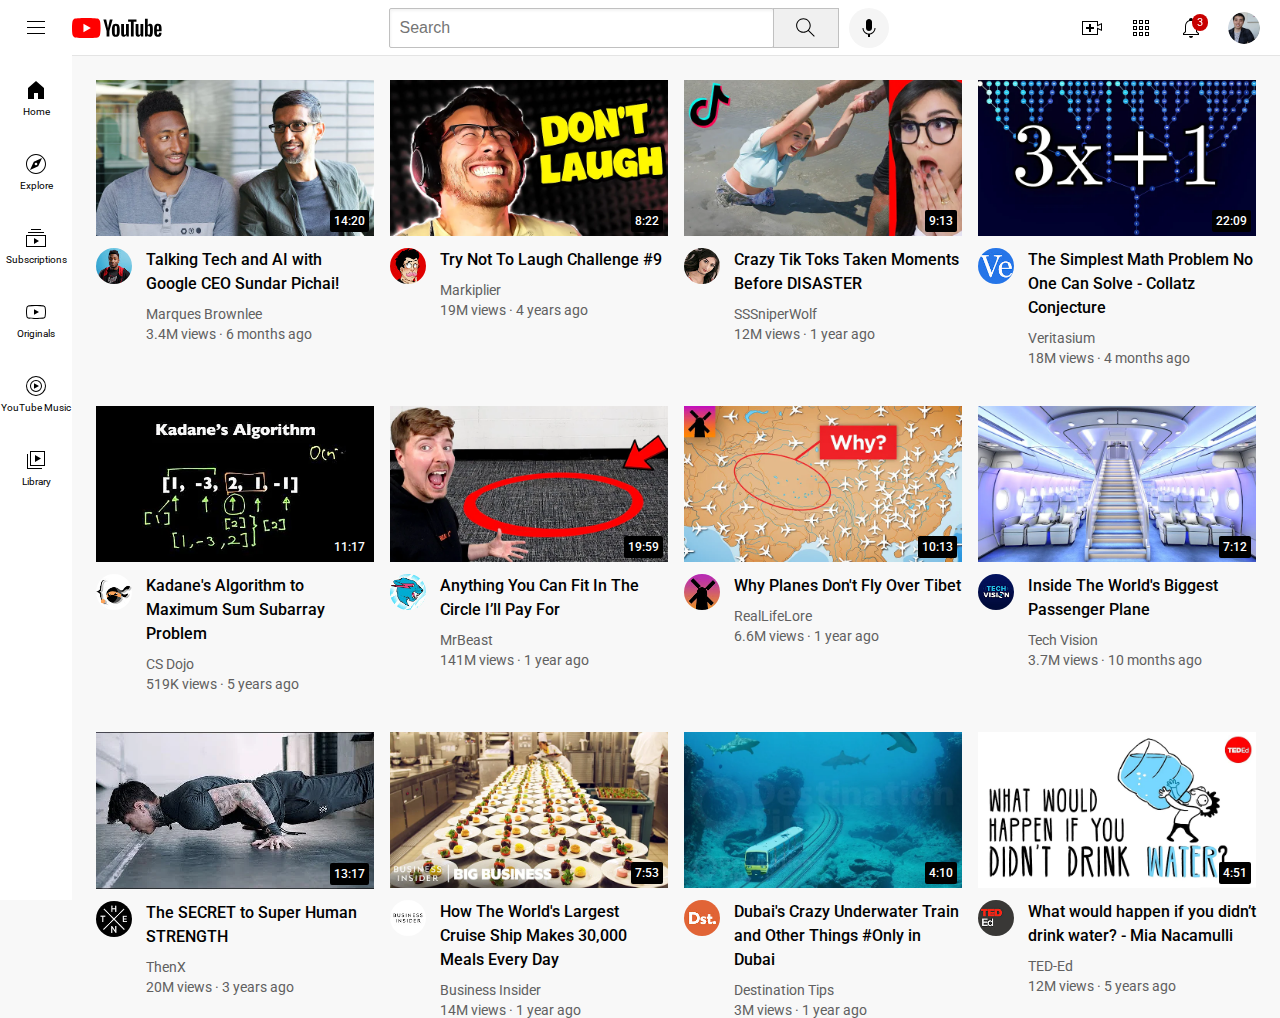
==== index.html @ 53d53bd3 "Rename youtube.html to index.html" ====
<!DOCTYPE html>
<html>
  <head>
    <title>YouTube.com Clone</title>

    <link rel="preconnect" href="https://fonts.googleapis.com">
    <link rel="preconnect" href="https://fonts.gstatic.com" crossorigin>
    <link href="https://fonts.googleapis.com/css2?family=Roboto:wght@400;500;700&display=swap" rel="stylesheet">

    <link rel="stylesheet" href="styles/general.css">
    <link rel="stylesheet" href="styles/header.css">
    <link rel="stylesheet" href="styles/video.css">
    <link rel="stylesheet" href="styles/sidebar.css">
  </head>
  <body>
    <header class="header">
      <div class="left-section">
        <img class="hamburger-menu" src="icons/hamburger-menu.svg">
        <img class="youtube-logo" src="icons/youtube-logo.svg">
      </div>
      <div class="middle-section">
        <input class="search-bar" type="text" placeholder="Search">
        <button class="search-button">
          <img class="search-icon" src="icons/search.svg">
          <div class="tooltip">Search</div>
        </button>
        <!-- Put position absolute inside position relative -->
        <button class="voice-search-button">
          <img class="voice-search-icon" src="icons/voice-search-icon.svg">
          <div class="tooltip">Search with your voice</div>
        </button>
      </div>
      <div class="right-section">
        <div class="upload-icon-container">
          <img class="upload-icon" src="icons/upload.svg">
          <div class="tooltip">Create</div>
        </div>
        <div class="youtube-apps-icon-container">
          <img class="youtube-apps-icon" src="icons/youtube-apps.svg">
          <div class="tooltip">YouTube Apps</div>
        </div>
        <div class="notifications-icon-container">
          <img class="notifications-icon" src="icons/notifications.svg">
          <div class="notifications-count">3</div>
          <div class="tooltip">Notifications</div>
        </div>
        <img class="current-user-picture" src="channel-pictures/my-channel.jpeg">
      </div>
    </header>

    <nav class="sidebar">
      <div class="sidebar-link">
        <img src="icons/home.svg">
        <div>Home</div>
      </div>
      <div class="sidebar-link">
        <img src="icons/explore.svg">
        <div>Explore</div>
      </div>
      <div class="sidebar-link">
        <img src="icons/subscriptions.svg">
        <div>Subscriptions</div>
      </div>
      <div class="sidebar-link">
        <img src="icons/originals.svg">
        <div>Originals</div>
      </div>
      <div class="sidebar-link">
        <img src="icons/youtube-music.svg">
        <div>YouTube Music</div>
      </div>
      <div class="sidebar-link">
        <img src="icons/library.svg">
        <div>Library</div>
      </div>
    </nav>

    <main>
      <section class="video-grid">
        <div class="video-preview">
          <div class="thumbnail-row">
            <img class="thumbnail" src="thumbnails/thumbnail-1.webp">
            <div class="video-time">14:20</div>
          </div>
          <div class="video-info-grid">
            <div class="channel-picture">
              <img class="profile-picture" src="channel-pictures/channel-1.jpeg">
            </div>
            <div class="video-info">
              <p class="video-title">
                Talking Tech and AI with Google CEO Sundar Pichai!
              </p>
              <p class="video-author">
                Marques Brownlee
              </p>
              <p class="video-stats">
                3.4M views &#183; 6 months ago
              </p>
            </div>
          </div>
        </div>

        <div class="video-preview">
          <div class="thumbnail-row">
            <img class="thumbnail" src="thumbnails/thumbnail-2.webp">
            <div class="video-time">8:22</div>
          </div>
          <div class="video-info-grid">
            <div class="channel-picture">
              <img class="profile-picture" src="channel-pictures/channel-2.jpeg">
            </div>
            <div class="video-info">
              <p class="video-title">
                Try Not To Laugh Challenge #9
              </p>
              <p class="video-author">
                Markiplier
              </p>
              <p class="video-stats">
                19M views &#183; 4 years ago
              </p>
            </div>
          </div>
        </div>

        <div class="video-preview">
          <div class="thumbnail-row">
            <img class="thumbnail" src="thumbnails/thumbnail-3.webp">
            <div class="video-time">9:13</div>
          </div>
          <div class="video-info-grid">
            <div class="channel-picture">
              <img class="profile-picture" src="channel-pictures/channel-3.jpeg">
            </div>
            <div class="video-info">
              <p class="video-title">
                Crazy Tik Toks Taken Moments Before DISASTER
              </p>
              <p class="video-author">
                SSSniperWolf
              </p>
              <p class="video-stats">
                12M views &#183; 1 year ago
              </p>
            </div>
          </div>
        </div>

        <div class="video-preview">
          <div class="thumbnail-row">
            <img class="thumbnail" src="thumbnails/thumbnail-4.webp">
            <div class="video-time">22:09</div>
          </div>
          <div class="video-info-grid">
            <div class="channel-picture">
              <img class="profile-picture" src="channel-pictures/channel-4.jpeg">
            </div>
            <div class="video-info">
              <p class="video-title">
                The Simplest Math Problem No One Can Solve - Collatz Conjecture
              </p>
              <p class="video-author">
                Veritasium
              </p>
              <p class="video-stats">
                18M views &#183; 4 months ago
              </p>
            </div>
          </div>
        </div>

        <div class="video-preview">
          <div class="thumbnail-row">
            <img class="thumbnail" src="thumbnails/thumbnail-5.webp">
            <div class="video-time">11:17</div>
          </div>
          <div class="video-info-grid">
            <div class="channel-picture">
              <img class="profile-picture" src="channel-pictures/channel-5.jpeg">
            </div>
            <div class="video-info">
              <p class="video-title">
                Kadane's Algorithm to Maximum Sum Subarray Problem
              </p>
              <p class="video-author">
                CS Dojo
              </p>
              <p class="video-stats">
                519K views &#183; 5 years ago
              </p>
            </div>
          </div>
        </div>

        <div class="video-preview">
          <div class="thumbnail-row">
            <img class="thumbnail" src="thumbnails/thumbnail-6.webp">
            <div class="video-time">19:59</div>
          </div>
          <div class="video-info-grid">
            <div class="channel-picture">
              <img class="profile-picture" src="channel-pictures/channel-6.jpeg">
            </div>
            <div class="video-info">
              <p class="video-title">
                Anything You Can Fit In The Circle I’ll Pay For
              </p>
              <p class="video-author">
                MrBeast
              </p>
              <p class="video-stats">
                141M views &#183; 1 year ago
              </p>
            </div>
          </div>
        </div>

        <div class="video-preview">
          <div class="thumbnail-row">
            <img class="thumbnail" src="thumbnails/thumbnail-7.webp">
            <div class="video-time">10:13</div>
          </div>
          <div class="video-info-grid">
            <div class="channel-picture">
              <img class="profile-picture" src="channel-pictures/channel-7.jpeg">
            </div>
            <div class="video-info">
              <p class="video-title">
                Why Planes Don't Fly Over Tibet
              </p>
              <p class="video-author">
                RealLifeLore
              </p>
              <p class="video-stats">
                6.6M views &#183; 1 year ago
              </p>
            </div>
          </div>
        </div>

        <div class="video-preview">
          <div class="thumbnail-row">
            <img class="thumbnail" src="thumbnails/thumbnail-8.webp">
            <div class="video-time">7:12</div>
          </div>
          <div class="video-info-grid">
            <div class="channel-picture">
              <img class="profile-picture" src="channel-pictures/channel-8.jpeg">
            </div>
            <div class="video-info">
              <p class="video-title">
                Inside The World's Biggest Passenger Plane
              </p>
              <p class="video-author">
                Tech Vision
              </p>
              <p class="video-stats">
                3.7M views &#183; 10 months ago
              </p>
            </div>
          </div>
        </div>

        <div class="video-preview">
          <div class="thumbnail-row">
            <img class="thumbnail" src="thumbnails/thumbnail-9.webp">
            <div class="video-time">13:17</div>
          </div>
          <div class="video-info-grid">
            <div class="channel-picture">
              <img class="profile-picture" src="channel-pictures/channel-9.jpeg">
            </div>
            <div class="video-info">
              <p class="video-title">
                The SECRET to Super Human STRENGTH
              </p>
              <p class="video-author">
                ThenX
              </p>
              <p class="video-stats">
                20M views &#183; 3 years ago
              </p>
            </div>
          </div>
        </div>

        <div class="video-preview">
          <div class="thumbnail-row">
            <img class="thumbnail" src="thumbnails/thumbnail-10.webp">
            <div class="video-time">7:53</div>
          </div>
          <div class="video-info-grid">
            <div class="channel-picture">
              <img class="profile-picture" src="channel-pictures/channel-10.jpeg">
            </div>
            <div class="video-info">
              <p class="video-title">
                How The World's Largest Cruise Ship Makes 30,000 Meals Every Day
              </p>
              <p class="video-author">
                Business Insider
              </p>
              <p class="video-stats">
                14M views &#183; 1 year ago
              </p>
            </div>
          </div>
        </div>

        <div class="video-preview">
          <div class="thumbnail-row">
            <img class="thumbnail" src="thumbnails/thumbnail-11.webp">
            <div class="video-time">4:10</div>
          </div>
          <div class="video-info-grid">
            <div class="channel-picture">
              <img class="profile-picture" src="channel-pictures/channel-11.jpeg">
            </div>
            <div class="video-info">
              <p class="video-title">
                Dubai's Crazy Underwater Train and Other Things #Only in Dubai
              </p>
              <p class="video-author">
                Destination Tips
              </p>
              <p class="video-stats">
                3M views &#183; 1 year ago
              </p>
            </div>
          </div>
        </div>

        <div class="video-preview">
          <div class="thumbnail-row">
            <img class="thumbnail" src="thumbnails/thumbnail-12.webp">
            <div class="video-time">4:51</div>
          </div>
          <div class="video-info-grid">
            <div class="channel-picture">
              <img class="profile-picture" src="channel-pictures/channel-12.jpeg">
            </div>
            <div class="video-info">
              <p class="video-title">
                What would happen if you didn’t drink water? - Mia Nacamulli
              </p>
              <p class="video-author">
                TED-Ed
              </p>
              <p class="video-stats">
                12M views &#183; 5 years ago
              </p>
            </div>
          </div>
        </div>
      </section>
    </main>
  </body>
</html>
---- styles/general.css ----
p {
  margin-top: 0;
  margin-bottom: 0;
}

body {
  /* This style below will be inherited */
  font-family: Roboto, Arial;
  margin: 0;
  padding-top: 80px;
  padding-left: 96px;
  padding-right: 24px;
  background-color: rgb(248, 248, 248);
}
---- styles/header.css ----
.header {
  height: 55px;

  display: flex;
  flex-direction: row;
  justify-content: space-between;

  position: fixed;
  top: 0;
  left: 0;
  right: 0;
  z-index: 100;

  background-color: white;
  border-bottom-width: 1px;
  border-bottom-style: solid;
  border-bottom-color: rgb(228, 228, 228);
}

.left-section {
  display: flex;
  align-items: center;
}

.hamburger-menu {
  height: 24px;
  margin-left: 24px;
  margin-right: 24px;
}

.youtube-logo {
  height: 20px;
}

.middle-section {
  flex: 1;
  margin-left: 70px;
  margin-right: 35px;
  max-width: 500px;
  display: flex;
  align-items: center;
}

.search-bar {
  flex: 1;
  height: 36px;
  padding-left: 10px;
  font-size: 16px;
  border: 1px solid rgb(192, 192, 192);
  border-radius: 2px;
  box-shadow: inset 1px 2px 3px rgba(0, 0, 0, 0.05);
  width: 0;
}

.search-bar::placeholder {
  font-size: 16px;
}

.search-button {
  height: 40px;
  width: 66px;
  background-color: rgb(240, 240, 240);
  border-width: 1px;
  border-style: solid;
  border-color: rgb(192, 192, 192);
  margin-left: -1px;
  margin-right: 10px;
}

.search-button,
.voice-search-button,
.upload-icon-container {
  display: flex;
  justify-content: center;
  align-items: center;
  position: relative;
}

.search-button .tooltip,
.voice-search-button .tooltip,
.upload-icon-container .tooltip {
  position: absolute;
  background-color: gray;
  color: white;
  padding-top: 4px;
  padding-bottom: 4px;
  padding-left: 8px;
  padding-right: 8px;
  border-radius: 2px;
  font-size: 12px;
  bottom: -30px;
  opacity: 0;
  transition: opacity 0.15s;
  pointer-events: none;
  white-space: nowrap;
}

.search-button:hover .tooltip,
.voice-search-button:hover .tooltip,
.upload-icon-container:hover .tooltip {
  opacity: 1;
}

.search-icon {
  height: 25px;
}

.voice-search-button {
  height: 40px;
  width: 40px;
  border-radius: 20px;
  border: none;
  background-color: rgb(245, 245, 245);
}

.voice-search-icon {
  height: 24px;
}

.right-section {
  width: 180px;
  margin-right: 20px;
  display: flex;
  align-items: center;
  justify-content: space-between;
  flex-shrink: 0;
}

.upload-icon {
  height: 24px;
}

.youtube-apps-icon {
  height: 24px;
}

.notifications-icon {
  height: 24px;
}

.notifications-icon-container {
  position: relative;
}

.notifications-count {
  position: absolute;
  top: -2px;
  right: -5px;
  background-color: rgb(200, 0, 0);
  color: white;
  font-size: 11px;
  padding-left: 5px;
  padding-right: 5px;
  padding-top: 2px;
  padding-bottom: 2px;
  border-radius: 10px;
}

.current-user-picture {
  height: 32px;
  border-radius: 16px;
}

.search-button,
.voice-search-button,
.upload-icon-container,
.youtube-apps-icon-container,
.notifications-icon-container {
  display: flex;
  justify-content: center;
  align-items: center;
  position: relative;
  cursor: pointer;
}

.search-button .tooltip,
.voice-search-button .tooltip,
.upload-icon-container .tooltip,
.youtube-apps-icon-container .tooltip,
.notifications-icon-container .tooltip {
  font-family: Roboto, Arial;
  position: absolute;
  background-color: gray;
  color: white;
  padding-top: 4px;
  padding-bottom: 4px;
  padding-left: 8px;
  padding-right: 8px;
  border-radius: 2px;
  font-size: 12px;
  bottom: -30px;
  opacity: 0;
  transition: opacity 0.15s;
  pointer-events: none;
  white-space: nowrap;
}

.search-button:hover .tooltip,
.voice-search-button:hover .tooltip,
.upload-icon-container:hover .tooltip,
.youtube-apps-icon-container:hover .tooltip,
.notifications-icon-container:hover .tooltip {
  opacity: 1;
}
---- styles/video.css ----
.thumbnail {
  width: 100%;
}

.video-title {
  margin-top: 0;
  font-size: 14px;
  font-weight: 500;
  line-height: 20px;
  margin-bottom: 10px;
}

.video-info-grid {
  display: grid;
  grid-template-columns: 50px 1fr;
}

.profile-picture {
  width: 36px;
  border-radius: 50px;
}

.thumbnail-row {
  margin-bottom: 8px;
  position: relative;
}

.video-author,
.video-stats {
  font-size: 12px;
  color: rgb(96, 96, 96);
}

.video-author {
  margin-bottom: 4px;
}

@media (min-width: 1000px) {
  .video-title {
    font-size: 16px;
    line-height: 24px;
  }
}

@media (min-width: 1000px) {
  .video-author,
  .video-stats {
    font-size: 14px;
  }
}

.video-grid {
  display: grid;
  grid-template-columns: 1fr 1fr 1fr;
  column-gap: 16px;
  row-gap: 40px;
}

@media (max-width: 750px) {
  .video-grid {
    grid-template-columns: 1fr 1fr;
  }
}

@media (min-width: 751px) and (max-width: 999px) {
  .video-grid {
    grid-template-columns: 1fr 1fr 1fr;
  }
}

@media (min-width: 1000px) {
  .video-grid {
    grid-template-columns: 1fr 1fr 1fr 1fr;
  }
}

.video-time {
  font-size: 12px;
  font-weight: 500;
  padding: 4px;
  border-radius: 2px;
  background-color: black;
  color: white;
  position: absolute;
  bottom: 8px;
  right: 5px;
}
---- styles/sidebar.css ----
.sidebar {
  position: fixed;
  left: 0;
  bottom: 0;
  top: 55px;
  background-color: white;
  width: 72px;
  z-index: 200;
  padding-top: 5px;
}

.sidebar-link {
  height: 74px;
  display: flex;
  justify-content: center;
  align-items: center;
  flex-direction: column;
  cursor: pointer;
}

.sidebar-link:hover {
  background-color: rgb(235, 235, 235);
}

.sidebar-link img {
  height: 24px;
  margin-bottom: 4px;
}

.sidebar-link div {
  font-size: 10px;
}
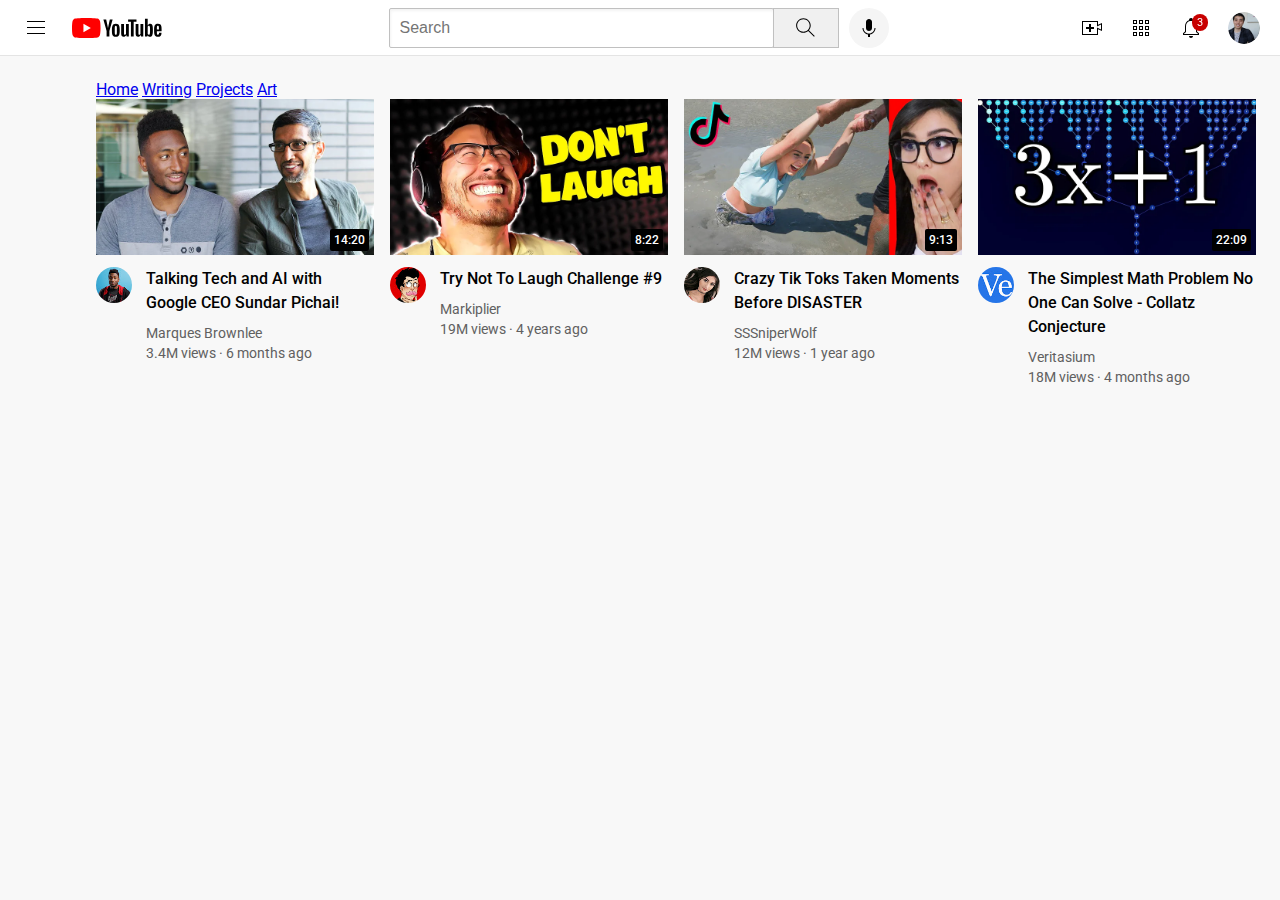
==== commit e7718fde: "Add files via upload" ====
--- a/index.html
+++ b/index.html
@@ -48,31 +48,11 @@
       </div>
     </header>
 
-    <nav class="sidebar">
-      <div class="sidebar-link">
-        <img src="icons/home.svg">
-        <div>Home</div>
-      </div>
-      <div class="sidebar-link">
-        <img src="icons/explore.svg">
-        <div>Explore</div>
-      </div>
-      <div class="sidebar-link">
-        <img src="icons/subscriptions.svg">
-        <div>Subscriptions</div>
-      </div>
-      <div class="sidebar-link">
-        <img src="icons/originals.svg">
-        <div>Originals</div>
-      </div>
-      <div class="sidebar-link">
-        <img src="icons/youtube-music.svg">
-        <div>YouTube Music</div>
-      </div>
-      <div class="sidebar-link">
-        <img src="icons/library.svg">
-        <div>Library</div>
-      </div>
+    <nav>
+      <a href="./index.html">Home</a>
+      <a href="./writing.html">Writing</a>
+      <a href="./projects.html">Projects</a>
+      <a href="./art.html">Art</a>
     </nav>
 
     <main>
@@ -169,189 +149,10 @@
           </div>
         </div>
 
-        <div class="video-preview">
-          <div class="thumbnail-row">
-            <img class="thumbnail" src="thumbnails/thumbnail-5.webp">
-            <div class="video-time">11:17</div>
-          </div>
-          <div class="video-info-grid">
-            <div class="channel-picture">
-              <img class="profile-picture" src="channel-pictures/channel-5.jpeg">
-            </div>
-            <div class="video-info">
-              <p class="video-title">
-                Kadane's Algorithm to Maximum Sum Subarray Problem
-              </p>
-              <p class="video-author">
-                CS Dojo
-              </p>
-              <p class="video-stats">
-                519K views &#183; 5 years ago
-              </p>
-            </div>
-          </div>
-        </div>
+        
 
-        <div class="video-preview">
-          <div class="thumbnail-row">
-            <img class="thumbnail" src="thumbnails/thumbnail-6.webp">
-            <div class="video-time">19:59</div>
-          </div>
-          <div class="video-info-grid">
-            <div class="channel-picture">
-              <img class="profile-picture" src="channel-pictures/channel-6.jpeg">
-            </div>
-            <div class="video-info">
-              <p class="video-title">
-                Anything You Can Fit In The Circle I’ll Pay For
-              </p>
-              <p class="video-author">
-                MrBeast
-              </p>
-              <p class="video-stats">
-                141M views &#183; 1 year ago
-              </p>
-            </div>
-          </div>
-        </div>
-
-        <div class="video-preview">
-          <div class="thumbnail-row">
-            <img class="thumbnail" src="thumbnails/thumbnail-7.webp">
-            <div class="video-time">10:13</div>
-          </div>
-          <div class="video-info-grid">
-            <div class="channel-picture">
-              <img class="profile-picture" src="channel-pictures/channel-7.jpeg">
-            </div>
-            <div class="video-info">
-              <p class="video-title">
-                Why Planes Don't Fly Over Tibet
-              </p>
-              <p class="video-author">
-                RealLifeLore
-              </p>
-              <p class="video-stats">
-                6.6M views &#183; 1 year ago
-              </p>
-            </div>
-          </div>
-        </div>
-
-        <div class="video-preview">
-          <div class="thumbnail-row">
-            <img class="thumbnail" src="thumbnails/thumbnail-8.webp">
-            <div class="video-time">7:12</div>
-          </div>
-          <div class="video-info-grid">
-            <div class="channel-picture">
-              <img class="profile-picture" src="channel-pictures/channel-8.jpeg">
-            </div>
-            <div class="video-info">
-              <p class="video-title">
-                Inside The World's Biggest Passenger Plane
-              </p>
-              <p class="video-author">
-                Tech Vision
-              </p>
-              <p class="video-stats">
-                3.7M views &#183; 10 months ago
-              </p>
-            </div>
-          </div>
-        </div>
-
-        <div class="video-preview">
-          <div class="thumbnail-row">
-            <img class="thumbnail" src="thumbnails/thumbnail-9.webp">
-            <div class="video-time">13:17</div>
-          </div>
-          <div class="video-info-grid">
-            <div class="channel-picture">
-              <img class="profile-picture" src="channel-pictures/channel-9.jpeg">
-            </div>
-            <div class="video-info">
-              <p class="video-title">
-                The SECRET to Super Human STRENGTH
-              </p>
-              <p class="video-author">
-                ThenX
-              </p>
-              <p class="video-stats">
-                20M views &#183; 3 years ago
-              </p>
-            </div>
-          </div>
-        </div>
-
-        <div class="video-preview">
-          <div class="thumbnail-row">
-            <img class="thumbnail" src="thumbnails/thumbnail-10.webp">
-            <div class="video-time">7:53</div>
-          </div>
-          <div class="video-info-grid">
-            <div class="channel-picture">
-              <img class="profile-picture" src="channel-pictures/channel-10.jpeg">
-            </div>
-            <div class="video-info">
-              <p class="video-title">
-                How The World's Largest Cruise Ship Makes 30,000 Meals Every Day
-              </p>
-              <p class="video-author">
-                Business Insider
-              </p>
-              <p class="video-stats">
-                14M views &#183; 1 year ago
-              </p>
-            </div>
-          </div>
-        </div>
-
-        <div class="video-preview">
-          <div class="thumbnail-row">
-            <img class="thumbnail" src="thumbnails/thumbnail-11.webp">
-            <div class="video-time">4:10</div>
-          </div>
-          <div class="video-info-grid">
-            <div class="channel-picture">
-              <img class="profile-picture" src="channel-pictures/channel-11.jpeg">
-            </div>
-            <div class="video-info">
-              <p class="video-title">
-                Dubai's Crazy Underwater Train and Other Things #Only in Dubai
-              </p>
-              <p class="video-author">
-                Destination Tips
-              </p>
-              <p class="video-stats">
-                3M views &#183; 1 year ago
-              </p>
-            </div>
-          </div>
-        </div>
-
-        <div class="video-preview">
-          <div class="thumbnail-row">
-            <img class="thumbnail" src="thumbnails/thumbnail-12.webp">
-            <div class="video-time">4:51</div>
-          </div>
-          <div class="video-info-grid">
-            <div class="channel-picture">
-              <img class="profile-picture" src="channel-pictures/channel-12.jpeg">
-            </div>
-            <div class="video-info">
-              <p class="video-title">
-                What would happen if you didn’t drink water? - Mia Nacamulli
-              </p>
-              <p class="video-author">
-                TED-Ed
-              </p>
-              <p class="video-stats">
-                12M views &#183; 5 years ago
-              </p>
-            </div>
-          </div>
-        </div>
+        
+        
       </section>
     </main>
   </body>
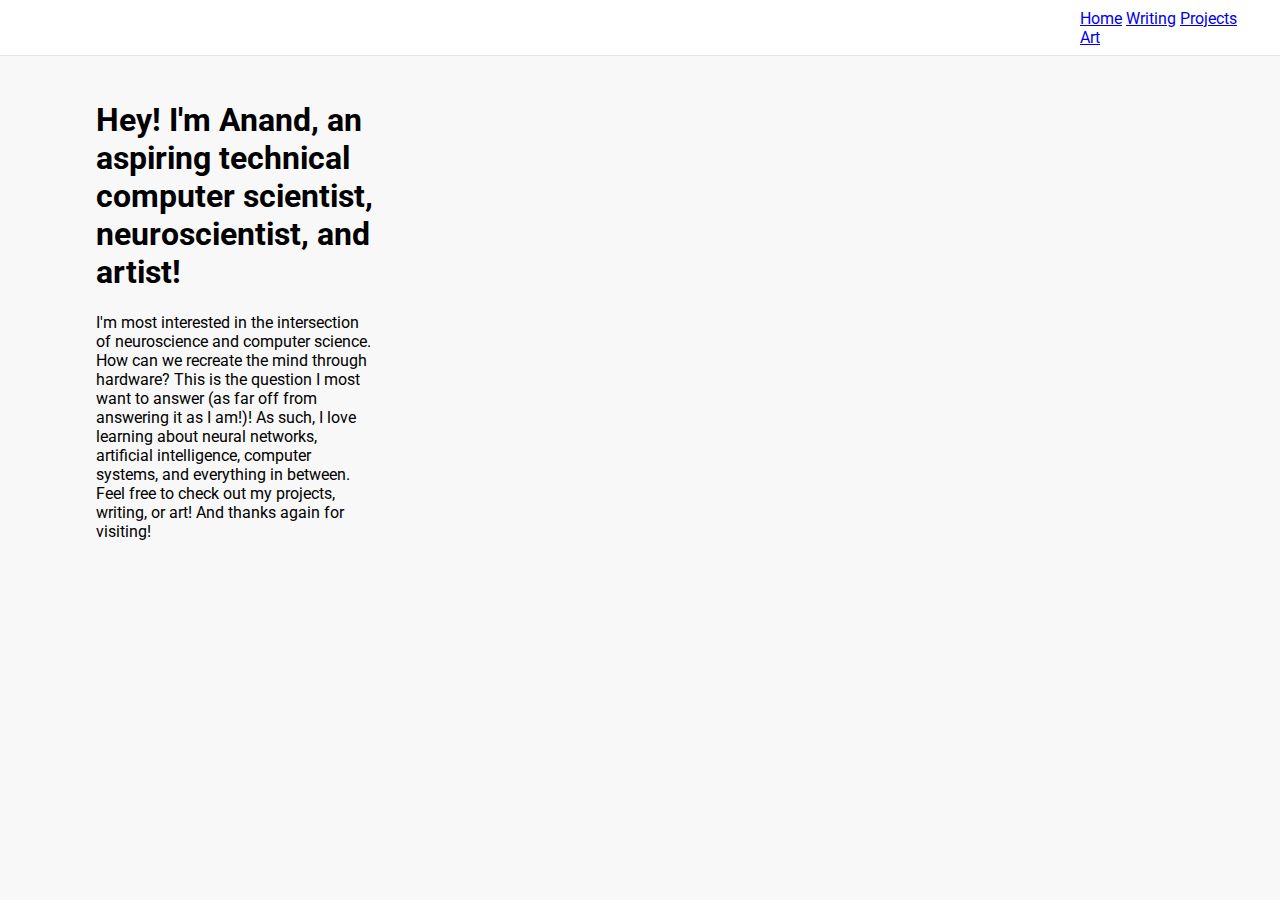
==== commit 1b7bb692: "Add files via upload" ====
--- a/index.html
+++ b/index.html
@@ -1,7 +1,7 @@
 <!DOCTYPE html>
 <html>
   <head>
-    <title>YouTube.com Clone</title>
+    <title>Anand Majmudar</title>
 
     <link rel="preconnect" href="https://fonts.googleapis.com">
     <link rel="preconnect" href="https://fonts.gstatic.com" crossorigin>
@@ -15,145 +15,39 @@
   <body>
     <header class="header">
       <div class="left-section">
-        <img class="hamburger-menu" src="icons/hamburger-menu.svg">
-        <img class="youtube-logo" src="icons/youtube-logo.svg">
+        
       </div>
-      <div class="middle-section">
-        <input class="search-bar" type="text" placeholder="Search">
-        <button class="search-button">
-          <img class="search-icon" src="icons/search.svg">
-          <div class="tooltip">Search</div>
-        </button>
-        <!-- Put position absolute inside position relative -->
-        <button class="voice-search-button">
-          <img class="voice-search-icon" src="icons/voice-search-icon.svg">
-          <div class="tooltip">Search with your voice</div>
-        </button>
-      </div>
+      
       <div class="right-section">
-        <div class="upload-icon-container">
-          <img class="upload-icon" src="icons/upload.svg">
-          <div class="tooltip">Create</div>
-        </div>
-        <div class="youtube-apps-icon-container">
-          <img class="youtube-apps-icon" src="icons/youtube-apps.svg">
-          <div class="tooltip">YouTube Apps</div>
-        </div>
-        <div class="notifications-icon-container">
-          <img class="notifications-icon" src="icons/notifications.svg">
-          <div class="notifications-count">3</div>
-          <div class="tooltip">Notifications</div>
-        </div>
-        <img class="current-user-picture" src="channel-pictures/my-channel.jpeg">
+        <nav>
+          <a href="./index.html">Home</a>
+          <a href="./writing.html">Writing</a>
+          <a href="./projects.html">Projects</a>
+          <a href="./art.html">Art</a>
+        </nav>
       </div>
     </header>
 
-    <nav>
-      <a href="./index.html">Home</a>
-      <a href="./writing.html">Writing</a>
-      <a href="./projects.html">Projects</a>
-      <a href="./art.html">Art</a>
-    </nav>
-
+    <!--main section of content-->
     <main>
       <section class="video-grid">
         <div class="video-preview">
-          <div class="thumbnail-row">
-            <img class="thumbnail" src="thumbnails/thumbnail-1.webp">
-            <div class="video-time">14:20</div>
-          </div>
-          <div class="video-info-grid">
-            <div class="channel-picture">
-              <img class="profile-picture" src="channel-pictures/channel-1.jpeg">
-            </div>
-            <div class="video-info">
-              <p class="video-title">
-                Talking Tech and AI with Google CEO Sundar Pichai!
-              </p>
-              <p class="video-author">
-                Marques Brownlee
-              </p>
-              <p class="video-stats">
-                3.4M views &#183; 6 months ago
-              </p>
-            </div>
-          </div>
+          <h1>Hey! I'm Anand, an aspiring technical computer scientist, neuroscientist, and artist! </h1>
+          <p>I'm most interested in the intersection of neuroscience and computer science. 
+            How can we recreate the mind through hardware? 
+            This is the question I most want to answer (as far off from answering it as I am!)!
+            As such, I love learning about neural networks, artificial intelligence, computer systems, and everything in between.
+            Feel free to check out my projects, writing, or art!
+            And thanks again for visiting!
+          </p>
         </div>
 
         <div class="video-preview">
-          <div class="thumbnail-row">
-            <img class="thumbnail" src="thumbnails/thumbnail-2.webp">
-            <div class="video-time">8:22</div>
-          </div>
-          <div class="video-info-grid">
-            <div class="channel-picture">
-              <img class="profile-picture" src="channel-pictures/channel-2.jpeg">
-            </div>
-            <div class="video-info">
-              <p class="video-title">
-                Try Not To Laugh Challenge #9
-              </p>
-              <p class="video-author">
-                Markiplier
-              </p>
-              <p class="video-stats">
-                19M views &#183; 4 years ago
-              </p>
-            </div>
-          </div>
+          
         </div>
 
-        <div class="video-preview">
-          <div class="thumbnail-row">
-            <img class="thumbnail" src="thumbnails/thumbnail-3.webp">
-            <div class="video-time">9:13</div>
-          </div>
-          <div class="video-info-grid">
-            <div class="channel-picture">
-              <img class="profile-picture" src="channel-pictures/channel-3.jpeg">
-            </div>
-            <div class="video-info">
-              <p class="video-title">
-                Crazy Tik Toks Taken Moments Before DISASTER
-              </p>
-              <p class="video-author">
-                SSSniperWolf
-              </p>
-              <p class="video-stats">
-                12M views &#183; 1 year ago
-              </p>
-            </div>
-          </div>
-        </div>
+      </section>
 
-        <div class="video-preview">
-          <div class="thumbnail-row">
-            <img class="thumbnail" src="thumbnails/thumbnail-4.webp">
-            <div class="video-time">22:09</div>
-          </div>
-          <div class="video-info-grid">
-            <div class="channel-picture">
-              <img class="profile-picture" src="channel-pictures/channel-4.jpeg">
-            </div>
-            <div class="video-info">
-              <p class="video-title">
-                The Simplest Math Problem No One Can Solve - Collatz Conjecture
-              </p>
-              <p class="video-author">
-                Veritasium
-              </p>
-              <p class="video-stats">
-                18M views &#183; 4 months ago
-              </p>
-            </div>
-          </div>
-        </div>
-
-        
-
-        
-        
-      </section>
     </main>
   </body>
 </html>
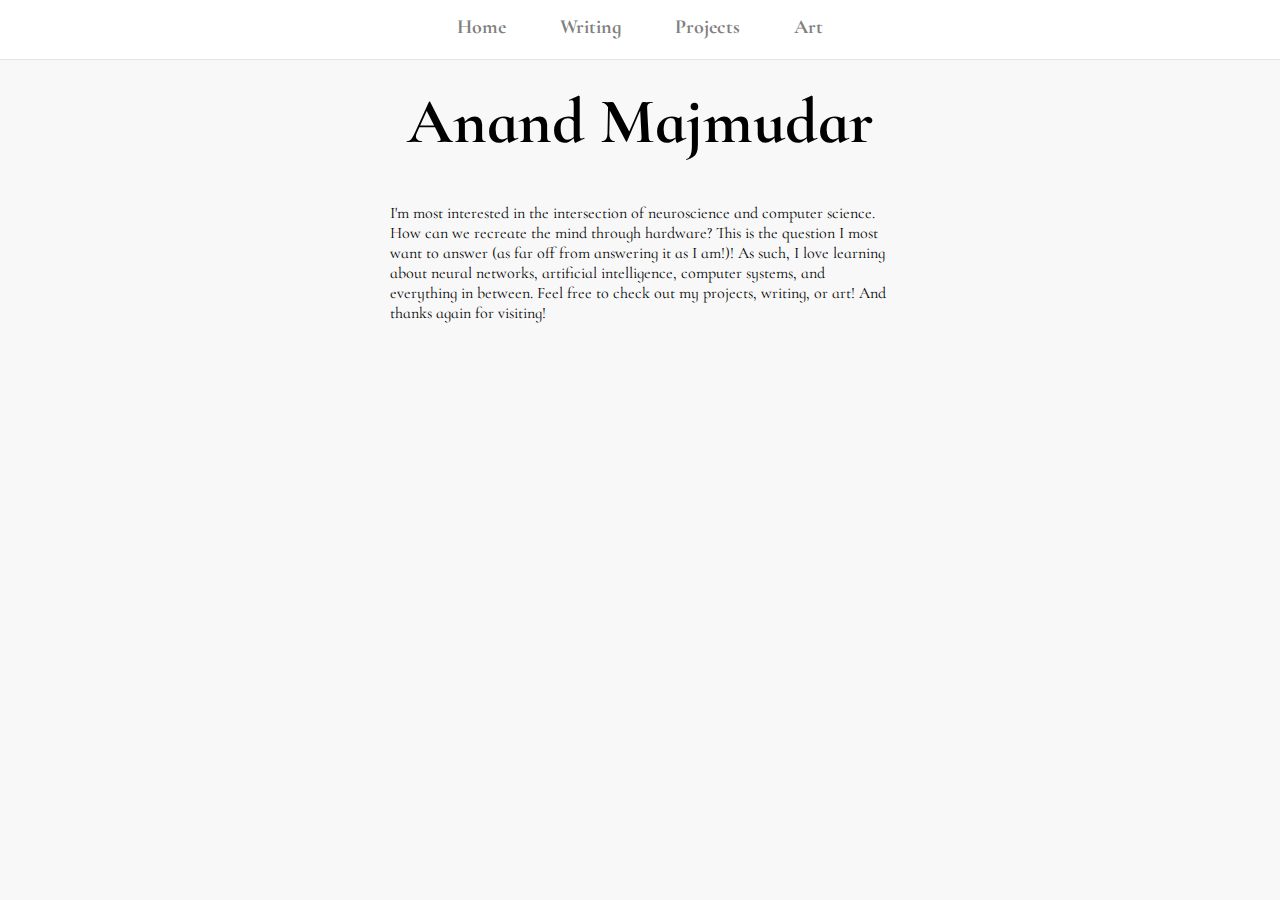
==== commit 63100801: "Add files via upload" ====
--- a/index.html
+++ b/index.html
@@ -3,8 +3,17 @@
   <head>
     <title>Anand Majmudar</title>
 
+    <!-- add icon link -->
+    <!-- <link rel = "icon" href = 
+    "https://cdn-icons-png.flaticon.com/512/1693/1693746.png" 
+            type = "image/x-icon"> -->
+            <link rel = "icon" href = 
+            "https://rlv.zcache.com/letter_a_medieval_monogram_art_initial_square_sticker-r8e0a6f0e543344f998abf1bd78fe71b7_0ugmc_8byvr_630.jpg?view_padding=%5B285%2C0%2C285%2C0%5D" 
+                    type = "image/x-icon">
+
     <link rel="preconnect" href="https://fonts.googleapis.com">
     <link rel="preconnect" href="https://fonts.gstatic.com" crossorigin>
+    <link rel="stylesheet" href="https://fonts.googleapis.com/css2?family=Cormorant+Infant:wght@400;700&display=swap">
     <link href="https://fonts.googleapis.com/css2?family=Roboto:wght@400;500;700&display=swap" rel="stylesheet">
 
     <link rel="stylesheet" href="styles/general.css">
@@ -14,13 +23,9 @@
   </head>
   <body>
     <header class="header">
-      <div class="left-section">
-        
-      </div>
-      
-      <div class="right-section">
+      <div class="top bar">
         <nav>
-          <a href="./index.html">Home</a>
+          <a href="./">Home</a>
           <a href="./writing.html">Writing</a>
           <a href="./projects.html">Projects</a>
           <a href="./art.html">Art</a>
@@ -29,10 +34,10 @@
     </header>
 
     <!--main section of content-->
-    <main>
-      <section class="video-grid">
-        <div class="video-preview">
-          <h1>Hey! I'm Anand, an aspiring technical computer scientist, neuroscientist, and artist! </h1>
+    <main class = "main-scroll">
+      <section>
+        <div>
+          <h1 class = "main-title">Anand Majmudar </h1>
           <p>I'm most interested in the intersection of neuroscience and computer science. 
             How can we recreate the mind through hardware? 
             This is the question I most want to answer (as far off from answering it as I am!)!
@@ -42,9 +47,7 @@
           </p>
         </div>
 
-        <div class="video-preview">
-          
-        </div>
+        
 
       </section>
 
--- a/styles/general.css
+++ b/styles/general.css
@@ -5,10 +5,73 @@
 
 body {
   /* This style below will be inherited */
-  font-family: Roboto, Arial;
+  font-family: Cormorant Infant, Arial;
   margin: 0;
-  padding-top: 80px;
-  padding-left: 96px;
-  padding-right: 24px;
+  padding-top: 40px;
+  padding-left: 80px;
+  padding-right: 80px;
+  padding-bottom: 40px;
   background-color: rgb(248, 248, 248);
+  display: flex;
+  justify-content: center;
 }
+
+/* Apply 20px margin between navbar items */
+a {
+  
+  font-family: Cormorant Infant, Arial, sans-serif;
+  font-weight: bold; /* Make the text bold */
+  text-decoration: none; /* Remove the underline */
+  color:gray; /* Set the text color to black */ 
+  margin-right: 50px;
+  transition: color 0.2s;
+  text-decoration: none;
+  
+}
+
+a:hover {
+  color:black; /* Add underline on hover */
+}
+
+nav a{
+  font-size: 20px;
+  /* color: rgba(3, 1, 1, 0); */
+}
+
+/* Remove margin from the last item to prevent extra spacing */
+nav a:last-child {
+  margin-right: 0;
+}
+
+.main-title {
+  font-size: 64px;
+  text-align: center;
+}
+
+.main-scroll{
+  width: 500px;
+  /* text-align: center; */
+  
+}
+
+.vertical-links {
+  display: flex;
+  flex-direction: column;
+  align-items: center;
+}
+
+.title-cat {
+  font-size: 64px;
+  text-align: center;
+}
+
+.sub-text{
+  display: flex;
+  flex-direction: column;
+  
+}
+
+.project-title{
+  padding: 10px;
+}
+
--- a/styles/header.css
+++ b/styles/header.css
@@ -1,9 +1,8 @@
 .header {
-  height: 55px;
+  height: 44px;
 
   display: flex;
-  flex-direction: row;
-  justify-content: space-between;
+  justify-content: center;
 
   position: fixed;
   top: 0;
@@ -11,25 +10,13 @@
   right: 0;
   z-index: 100;
 
+  padding-top: 15px;
+  padding-bottom: 0px;
+
   background-color: white;
   border-bottom-width: 1px;
   border-bottom-style: solid;
   border-bottom-color: rgb(228, 228, 228);
-}
-
-.left-section {
-  display: flex;
-  align-items: center;
-}
-
-.hamburger-menu {
-  height: 24px;
-  margin-left: 24px;
-  margin-right: 24px;
-}
-
-.youtube-logo {
-  height: 20px;
 }
 
 .middle-section {
@@ -105,21 +92,10 @@
   height: 25px;
 }
 
-.voice-search-button {
-  height: 40px;
-  width: 40px;
-  border-radius: 20px;
-  border: none;
-  background-color: rgb(245, 245, 245);
-}
-
-.voice-search-icon {
-  height: 24px;
-}
 
 .right-section {
-  width: 180px;
-  margin-right: 20px;
+  width: 300px;
+  margin-right: 10px;
   display: flex;
   align-items: center;
   justify-content: space-between;
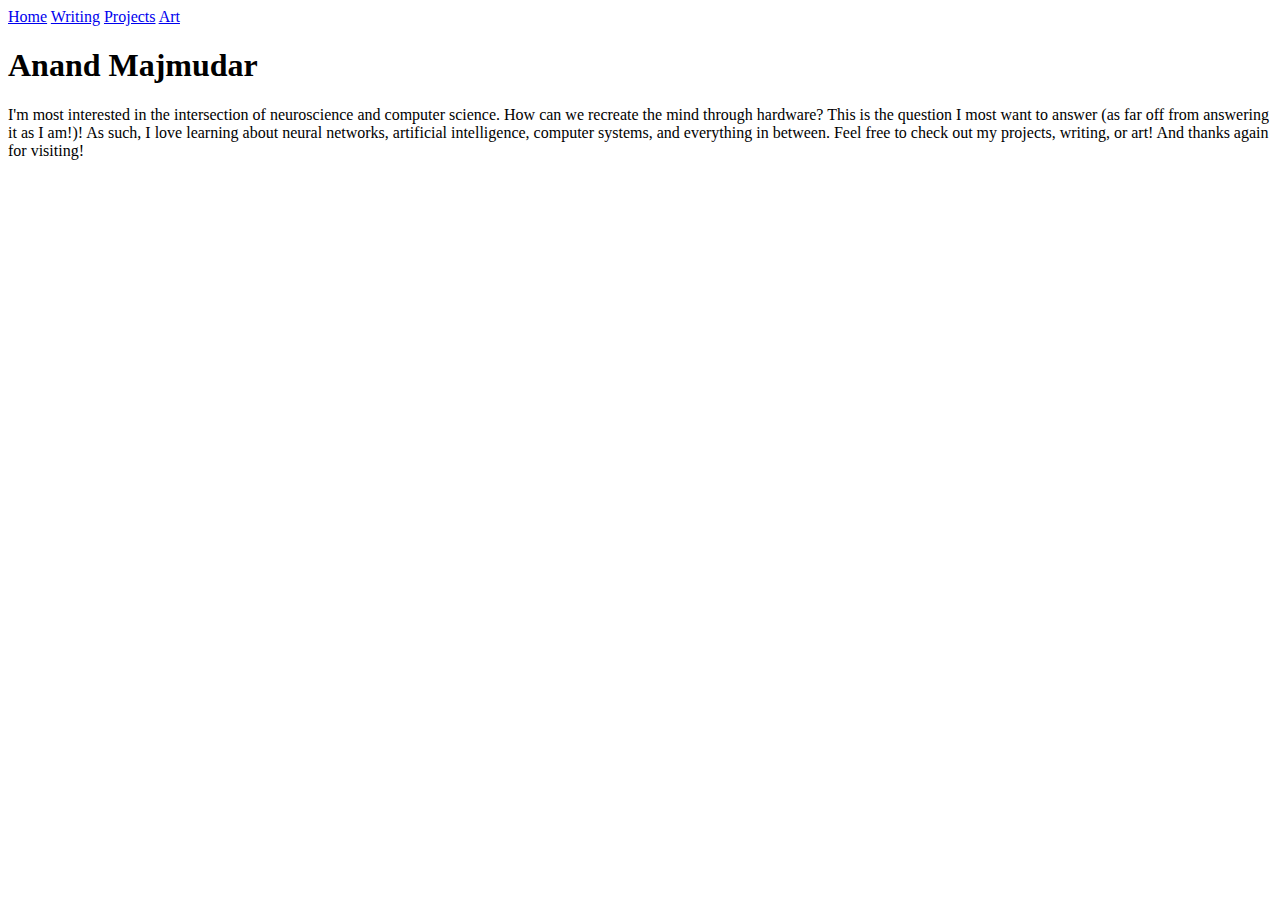
==== commit 192c8f97: "Update index.html" ====
--- a/index.html
+++ b/index.html
@@ -16,10 +16,10 @@
     <link rel="stylesheet" href="https://fonts.googleapis.com/css2?family=Cormorant+Infant:wght@400;700&display=swap">
     <link href="https://fonts.googleapis.com/css2?family=Roboto:wght@400;500;700&display=swap" rel="stylesheet">
 
-    <link rel="stylesheet" href="styles/general.css">
-    <link rel="stylesheet" href="styles/header.css">
-    <link rel="stylesheet" href="styles/video.css">
-    <link rel="stylesheet" href="styles/sidebar.css">
+    <link rel="stylesheet" href="anandmaj_test_website/styles/general.css">
+    <link rel="stylesheet" href="anandmaj_test_website/styles/header.css">
+    <link rel="stylesheet" href="anandmaj_test_website/styles/video.css">
+    <link rel="stylesheet" href="anandmaj_test_website/styles/sidebar.css">
   </head>
   <body>
     <header class="header">
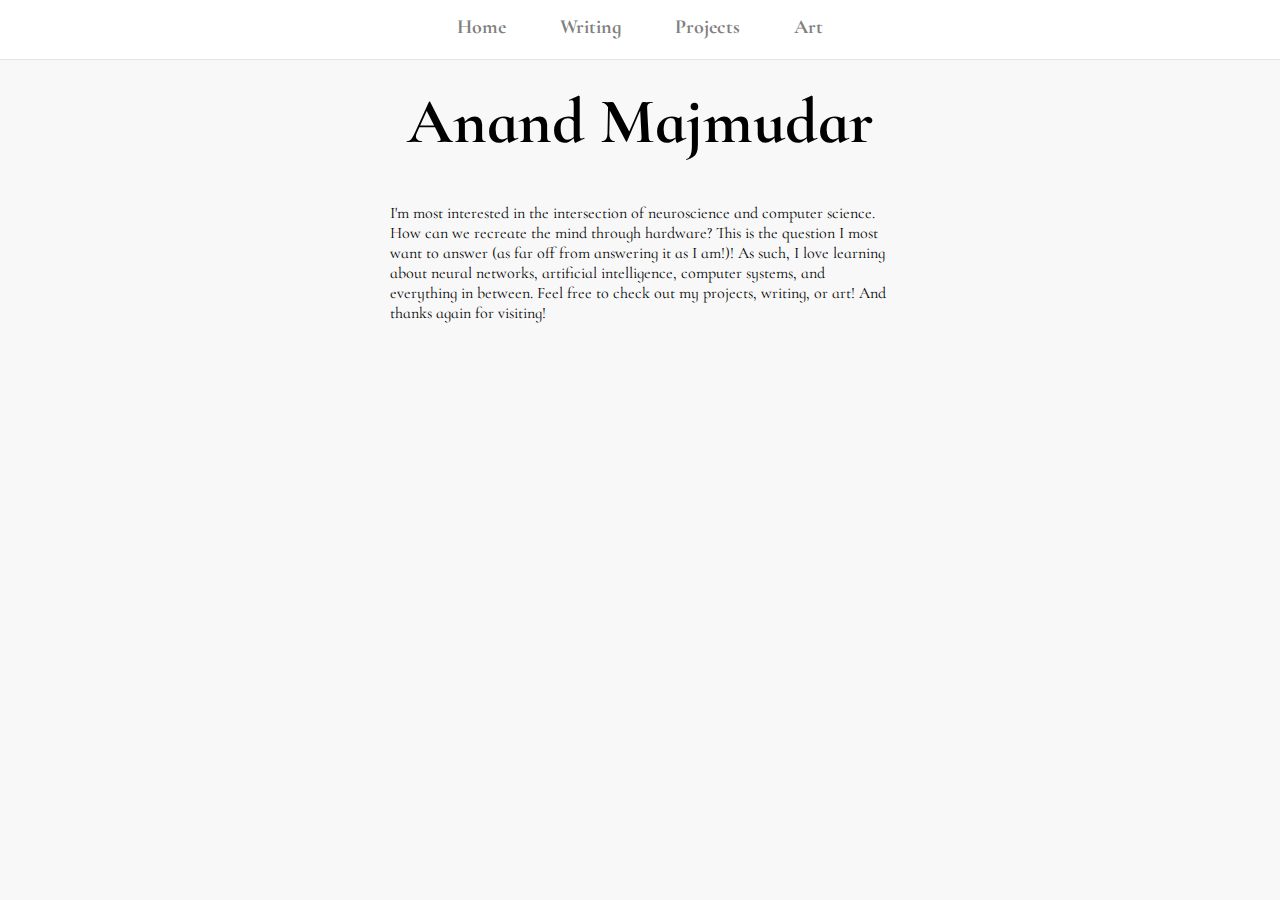
==== commit ca5ad5c8: "Update index.html" ====
--- a/index.html
+++ b/index.html
@@ -16,10 +16,10 @@
     <link rel="stylesheet" href="https://fonts.googleapis.com/css2?family=Cormorant+Infant:wght@400;700&display=swap">
     <link href="https://fonts.googleapis.com/css2?family=Roboto:wght@400;500;700&display=swap" rel="stylesheet">
 
-    <link rel="stylesheet" href="anandmaj_test_website/styles/general.css">
-    <link rel="stylesheet" href="anandmaj_test_website/styles/header.css">
-    <link rel="stylesheet" href="anandmaj_test_website/styles/video.css">
-    <link rel="stylesheet" href="anandmaj_test_website/styles/sidebar.css">
+    <link rel="stylesheet" href="styles/general.css">
+    <link rel="stylesheet" href="styles/header.css">
+    <link rel="stylesheet" href="styles/video.css">
+    <link rel="stylesheet" href="styles/sidebar.css">
   </head>
   <body>
     <header class="header">
--- a/styles/general.css
+++ b/styles/general.css
@@ -0,0 +1,77 @@
+p {
+  margin-top: 0;
+  margin-bottom: 0;
+}
+
+body {
+  /* This style below will be inherited */
+  font-family: Cormorant Infant, Arial;
+  margin: 0;
+  padding-top: 40px;
+  padding-left: 80px;
+  padding-right: 80px;
+  padding-bottom: 40px;
+  background-color: rgb(248, 248, 248);
+  display: flex;
+  justify-content: center;
+}
+
+/* Apply 20px margin between navbar items */
+a {
+  
+  font-family: Cormorant Infant, Arial, sans-serif;
+  font-weight: bold; /* Make the text bold */
+  text-decoration: none; /* Remove the underline */
+  color:gray; /* Set the text color to black */ 
+  margin-right: 50px;
+  transition: color 0.2s;
+  text-decoration: none;
+  
+}
+
+a:hover {
+  color:black; /* Add underline on hover */
+}
+
+nav a{
+  font-size: 20px;
+  /* color: rgba(3, 1, 1, 0); */
+}
+
+/* Remove margin from the last item to prevent extra spacing */
+nav a:last-child {
+  margin-right: 0;
+}
+
+.main-title {
+  font-size: 64px;
+  text-align: center;
+}
+
+.main-scroll{
+  width: 500px;
+  /* text-align: center; */
+  
+}
+
+.vertical-links {
+  display: flex;
+  flex-direction: column;
+  align-items: center;
+}
+
+.title-cat {
+  font-size: 64px;
+  text-align: center;
+}
+
+.sub-text{
+  display: flex;
+  flex-direction: column;
+  
+}
+
+.project-title{
+  padding: 10px;
+}
+
--- a/styles/header.css
+++ b/styles/header.css
@@ -0,0 +1,180 @@
+.header {
+  height: 44px;
+
+  display: flex;
+  justify-content: center;
+
+  position: fixed;
+  top: 0;
+  left: 0;
+  right: 0;
+  z-index: 100;
+
+  padding-top: 15px;
+  padding-bottom: 0px;
+
+  background-color: white;
+  border-bottom-width: 1px;
+  border-bottom-style: solid;
+  border-bottom-color: rgb(228, 228, 228);
+}
+
+.middle-section {
+  flex: 1;
+  margin-left: 70px;
+  margin-right: 35px;
+  max-width: 500px;
+  display: flex;
+  align-items: center;
+}
+
+.search-bar {
+  flex: 1;
+  height: 36px;
+  padding-left: 10px;
+  font-size: 16px;
+  border: 1px solid rgb(192, 192, 192);
+  border-radius: 2px;
+  box-shadow: inset 1px 2px 3px rgba(0, 0, 0, 0.05);
+  width: 0;
+}
+
+.search-bar::placeholder {
+  font-size: 16px;
+}
+
+.search-button {
+  height: 40px;
+  width: 66px;
+  background-color: rgb(240, 240, 240);
+  border-width: 1px;
+  border-style: solid;
+  border-color: rgb(192, 192, 192);
+  margin-left: -1px;
+  margin-right: 10px;
+}
+
+.search-button,
+.voice-search-button,
+.upload-icon-container {
+  display: flex;
+  justify-content: center;
+  align-items: center;
+  position: relative;
+}
+
+.search-button .tooltip,
+.voice-search-button .tooltip,
+.upload-icon-container .tooltip {
+  position: absolute;
+  background-color: gray;
+  color: white;
+  padding-top: 4px;
+  padding-bottom: 4px;
+  padding-left: 8px;
+  padding-right: 8px;
+  border-radius: 2px;
+  font-size: 12px;
+  bottom: -30px;
+  opacity: 0;
+  transition: opacity 0.15s;
+  pointer-events: none;
+  white-space: nowrap;
+}
+
+.search-button:hover .tooltip,
+.voice-search-button:hover .tooltip,
+.upload-icon-container:hover .tooltip {
+  opacity: 1;
+}
+
+.search-icon {
+  height: 25px;
+}
+
+
+.right-section {
+  width: 300px;
+  margin-right: 10px;
+  display: flex;
+  align-items: center;
+  justify-content: space-between;
+  flex-shrink: 0;
+}
+
+.upload-icon {
+  height: 24px;
+}
+
+.youtube-apps-icon {
+  height: 24px;
+}
+
+.notifications-icon {
+  height: 24px;
+}
+
+.notifications-icon-container {
+  position: relative;
+}
+
+.notifications-count {
+  position: absolute;
+  top: -2px;
+  right: -5px;
+  background-color: rgb(200, 0, 0);
+  color: white;
+  font-size: 11px;
+  padding-left: 5px;
+  padding-right: 5px;
+  padding-top: 2px;
+  padding-bottom: 2px;
+  border-radius: 10px;
+}
+
+.current-user-picture {
+  height: 32px;
+  border-radius: 16px;
+}
+
+.search-button,
+.voice-search-button,
+.upload-icon-container,
+.youtube-apps-icon-container,
+.notifications-icon-container {
+  display: flex;
+  justify-content: center;
+  align-items: center;
+  position: relative;
+  cursor: pointer;
+}
+
+.search-button .tooltip,
+.voice-search-button .tooltip,
+.upload-icon-container .tooltip,
+.youtube-apps-icon-container .tooltip,
+.notifications-icon-container .tooltip {
+  font-family: Roboto, Arial;
+  position: absolute;
+  background-color: gray;
+  color: white;
+  padding-top: 4px;
+  padding-bottom: 4px;
+  padding-left: 8px;
+  padding-right: 8px;
+  border-radius: 2px;
+  font-size: 12px;
+  bottom: -30px;
+  opacity: 0;
+  transition: opacity 0.15s;
+  pointer-events: none;
+  white-space: nowrap;
+}
+
+.search-button:hover .tooltip,
+.voice-search-button:hover .tooltip,
+.upload-icon-container:hover .tooltip,
+.youtube-apps-icon-container:hover .tooltip,
+.notifications-icon-container:hover .tooltip {
+  opacity: 1;
+}
--- a/styles/video.css
+++ b/styles/video.css
@@ -0,0 +1,87 @@
+.thumbnail {
+  width: 100%;
+}
+
+.video-title {
+  margin-top: 0;
+  font-size: 14px;
+  font-weight: 500;
+  line-height: 20px;
+  margin-bottom: 10px;
+}
+
+.video-info-grid {
+  display: grid;
+  grid-template-columns: 50px 1fr;
+}
+
+.profile-picture {
+  width: 36px;
+  border-radius: 50px;
+}
+
+.thumbnail-row {
+  margin-bottom: 8px;
+  position: relative;
+}
+
+.video-author,
+.video-stats {
+  font-size: 12px;
+  color: rgb(96, 96, 96);
+}
+
+.video-author {
+  margin-bottom: 4px;
+}
+
+@media (min-width: 1000px) {
+  .video-title {
+    font-size: 16px;
+    line-height: 24px;
+  }
+}
+
+@media (min-width: 1000px) {
+  .video-author,
+  .video-stats {
+    font-size: 14px;
+  }
+}
+
+.video-grid {
+  display: grid;
+  grid-template-columns: 1fr 1fr 1fr;
+  column-gap: 16px;
+  row-gap: 40px;
+}
+
+@media (max-width: 750px) {
+  .video-grid {
+    grid-template-columns: 1fr 1fr;
+  }
+}
+
+@media (min-width: 751px) and (max-width: 999px) {
+  .video-grid {
+    grid-template-columns: 1fr 1fr 1fr;
+  }
+}
+
+@media (min-width: 1000px) {
+  .video-grid {
+    grid-template-columns: 1fr 1fr 1fr 1fr;
+  }
+}
+
+.video-time {
+  font-size: 12px;
+  font-weight: 500;
+  padding: 4px;
+  border-radius: 2px;
+  background-color: black;
+  color: white;
+  position: absolute;
+  bottom: 8px;
+  right: 5px;
+}
--- a/styles/sidebar.css
+++ b/styles/sidebar.css
@@ -0,0 +1,32 @@
+.sidebar {
+  position: fixed;
+  left: 0;
+  bottom: 0;
+  top: 55px;
+  background-color: white;
+  width: 72px;
+  z-index: 200;
+  padding-top: 5px;
+}
+
+.sidebar-link {
+  height: 74px;
+  display: flex;
+  justify-content: center;
+  align-items: center;
+  flex-direction: column;
+  cursor: pointer;
+}
+
+.sidebar-link:hover {
+  background-color: rgb(235, 235, 235);
+}
+
+.sidebar-link img {
+  height: 24px;
+  margin-bottom: 4px;
+}
+
+.sidebar-link div {
+  font-size: 10px;
+}
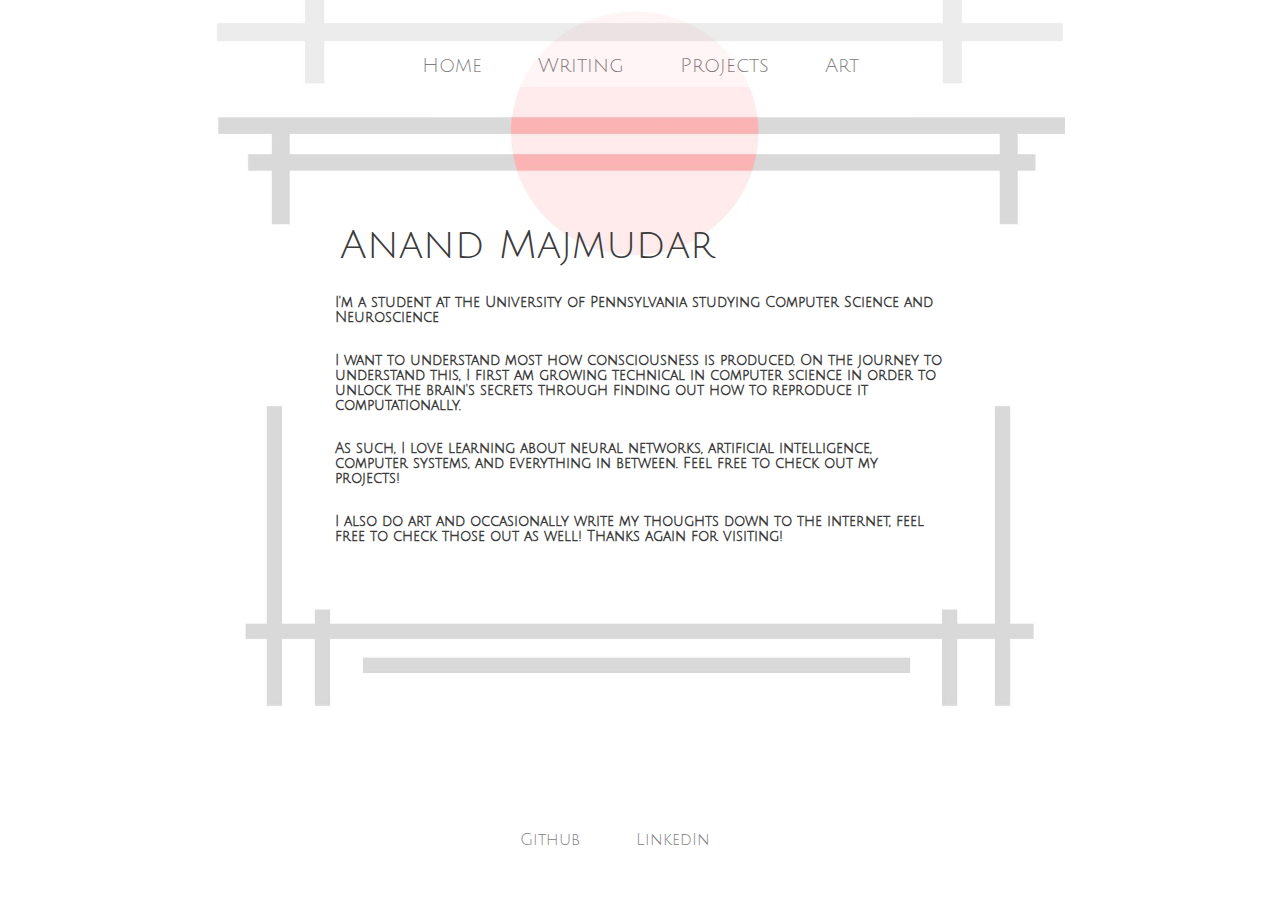
==== commit bd2c7868: "Add files via upload" ====
--- a/index.html
+++ b/index.html
@@ -8,18 +8,19 @@
     "https://cdn-icons-png.flaticon.com/512/1693/1693746.png" 
             type = "image/x-icon"> -->
             <link rel = "icon" href = 
-            "https://rlv.zcache.com/letter_a_medieval_monogram_art_initial_square_sticker-r8e0a6f0e543344f998abf1bd78fe71b7_0ugmc_8byvr_630.jpg?view_padding=%5B285%2C0%2C285%2C0%5D" 
+            "https://images.freeimages.com/clg/istock/previews/2403/24038565-embellished-letter-a-antique-engraving.jpg" 
                     type = "image/x-icon">
 
     <link rel="preconnect" href="https://fonts.googleapis.com">
     <link rel="preconnect" href="https://fonts.gstatic.com" crossorigin>
     <link rel="stylesheet" href="https://fonts.googleapis.com/css2?family=Cormorant+Infant:wght@400;700&display=swap">
-    <link href="https://fonts.googleapis.com/css2?family=Roboto:wght@400;500;700&display=swap" rel="stylesheet">
+    <link href="https://fonts.googleapis.com/css2?family=Julius+Sans+One&display=swap" rel="stylesheet">
 
     <link rel="stylesheet" href="styles/general.css">
     <link rel="stylesheet" href="styles/header.css">
     <link rel="stylesheet" href="styles/video.css">
     <link rel="stylesheet" href="styles/sidebar.css">
+    <link rel="stylesheet" href="styles/footer.css">
   </head>
   <body>
     <header class="header">
@@ -31,26 +32,62 @@
           <a href="./art.html">Art</a>
         </nav>
       </div>
+      <script src="script/headerscript.js"></script>
+      <!-- <script>
+        // Get a reference to the header element
+        const header = document.querySelector('.header');
+
+        // Define the scroll threshold after which the opacity changes
+        const scrollThreshold = 10; // Adjust this value as needed
+
+        // Add a scroll event listener
+        window.addEventListener('scroll', () => {
+          // Get the current scroll position
+          const scrollPosition = window.scrollY || window.pageYOffset;
+
+          // Update the header's opacity based on the scroll position
+          if (scrollPosition > scrollThreshold) {
+            header.style.opacity = '1';
+          } else {
+            header.style.opacity = '0.5';
+          }
+        });
+      </script> -->
     </header>
 
+    <div class ="title-bar">
+      <div class = "main-title">
+        <h1>Anand Majmudar </h1>
+      </div>
+    </div>
+    
+    
     <!--main section of content-->
     <main class = "main-scroll">
-      <section>
-        <div>
-          <h1 class = "main-title">Anand Majmudar </h1>
-          <p>I'm most interested in the intersection of neuroscience and computer science. 
-            How can we recreate the mind through hardware? 
-            This is the question I most want to answer (as far off from answering it as I am!)!
+          <h3>I'm a student at the University of Pennsylvania studying Computer Science and Neuroscience
+          </h3>
+          <h3> 
+            I want to understand most how consciousness is produced. On the journey to understand this,
+            I first am growing technical in computer science in order to unlock the brain's secrets through
+            finding out how to reproduce it computationally. 
+          </h3>
+          <h3> 
             As such, I love learning about neural networks, artificial intelligence, computer systems, and everything in between.
-            Feel free to check out my projects, writing, or art!
-            And thanks again for visiting!
-          </p>
-        </div>
+            Feel free to check out my projects!
+          </h3>
+          <h3> 
+            I also do art and occasionally write my thoughts down to the internet, feel free to 
+            check those out as well! Thanks again for visiting!
+          </h3><h3> 
+          </h3><h3> 
+          </h3><h3> 
+          </h3><h3></h3>
+      </main>
 
-        
-
-      </section>
-
-    </main>
+      <div>
+        <a class = "footertag" src = "">Github</a>
+        <a class = "footertag" src = "">LinkedIn</a>
+      </div>
+    
   </body>
 </html>
--- a/styles/general.css
+++ b/styles/general.css
@@ -5,22 +5,22 @@
 
 body {
   /* This style below will be inherited */
-  font-family: Cormorant Infant, Arial;
+  font-family: 'Julius Sans One', sans-serif;
   margin: 0;
-  padding-top: 40px;
+  position: relative;
+  /* padding-top: 30px; */
   padding-left: 80px;
   padding-right: 80px;
   padding-bottom: 40px;
-  background-color: rgb(248, 248, 248);
+  background-color: white;
   display: flex;
-  justify-content: center;
+  flex-direction: column;
+  align-items: center;
 }
 
 /* Apply 20px margin between navbar items */
 a {
-  
-  font-family: Cormorant Infant, Arial, sans-serif;
-  font-weight: bold; /* Make the text bold */
+  font-weight: light; /* Make the text bold */
   text-decoration: none; /* Remove the underline */
   color:gray; /* Set the text color to black */ 
   margin-right: 50px;
@@ -30,11 +30,13 @@
 }
 
 a:hover {
+  font-weight:bold;
   color:black; /* Add underline on hover */
 }
 
 nav a{
   font-size: 20px;
+  color:black;
   /* color: rgba(3, 1, 1, 0); */
 }
 
@@ -43,15 +45,45 @@
   margin-right: 0;
 }
 
-.main-title {
-  font-size: 64px;
-  text-align: center;
+.main-title{
+  width:600px;
+}
+
+.main-title h1{
+  font-size: 40px;
+  color: rgb(59, 59, 59);
+  font-weight: lighter;
+  padding-top:208px;
 }
 
 .main-scroll{
-  width: 500px;
-  /* text-align: center; */
-  
+  width: 800px;
+  height:550px;
+  margin: 0; /* Remove default margin */
+  padding: 0;
+  border-bottom:0;
+  color: rgb(59, 59, 59);
+  font-size:12px;
+  font-weight:lighter;
+  background-image:url("bottom gate white.JPG");
+  background-repeat: no-repeat;
+  background-size: 800px;
+  align-items:center;
+  background-position:center;
+  display: flex;
+  flex-direction: column;
+}
+
+.main-scroll h3{
+  width:610px;
+  /* padding-top:10px; */
+}
+
+.helloclass{
+  background-color: rgb(248, 248, 248);
+  border-right: 100px solid rgb(248, 248, 248);
+  border-left: 100px solid rgb(248, 248, 248);
+  padding: 20px;
 }
 
 .vertical-links {
@@ -68,10 +100,62 @@
 .sub-text{
   display: flex;
   flex-direction: column;
-  
+  /* align-items:center; */
 }
 
 .project-title{
   padding: 10px;
+  width:610px;
 }
 
+.image-text-container {
+  display: flex; /* Use flexbox layout */
+  align-items: center; /* Center items vertically */
+  /* padding-top: 100px; */
+  padding-left:0px;
+  padding-right: 0px;
+  padding-bottom: 60px;
+  height: 40px;
+}
+
+.image-text-container img {
+  max-width: 100px; /* Adjust the width of the image as needed */
+  height: auto; /* Maintain aspect ratio */
+  vertical-align: middle;
+  width: 100%; /* Adjust the width of the cropped image */
+  /* clip-path: polygon(12% 15%, 87% 15%, 87% 91%, 12% 91%);  */
+  opacity: 0.86;
+  filter: brightness(97%);
+  padding: 0px;
+}
+
+.image-text-container p {
+  margin-left: 10px; 
+  vertical-align: middle;
+  width: 100px;
+}
+
+.image-center {
+  display: flex;
+  align-items: center;
+  justify-content: center;
+  opacity: 4;
+  padding-top: 50px;
+}
+
+.in-text-link:hover{
+    text-decoration: underline;
+}
+
+.title-bar{
+  width: 850px;
+  border-top:100px;
+  height:281px;
+  align-items:center;
+  display:flex;
+  justify-content: center;
+  background-image:url("top gate white.JPG");
+  background-repeat: no-repeat;
+  background-size: 850px;
+  background-blend-mode:lighten ;
+}--- a/styles/header.css
+++ b/styles/header.css
@@ -1,22 +1,22 @@
 .header {
-  height: 44px;
-
   display: flex;
   justify-content: center;
-
-  position: fixed;
-  top: 0;
-  left: 0;
-  right: 0;
-  z-index: 100;
-
-  padding-top: 15px;
-  padding-bottom: 0px;
-
-  background-color: white;
-  border-bottom-width: 1px;
+  width:850px;
+  position:fixed;
+  opacity:0.5;
+  color:black;
+  /* height:90px; */
+  padding-top: 55px;
+  font-family: 'Julius Sans One', sans-serif;
+  padding-bottom: 10px;
+  background-image:url("header gate white.JPG");
+  background-repeat:no-repeat;
+  background-size: 850px;
+  background-position: center;
+  background-color: rgb(248, 248, 248);
+  /* border-bottom-width: 0px;
   border-bottom-style: solid;
-  border-bottom-color: rgb(228, 228, 228);
+  border-bottom-color: rgb(228, 228, 228); */
 }
 
 .middle-section {
@@ -154,7 +154,7 @@
 .upload-icon-container .tooltip,
 .youtube-apps-icon-container .tooltip,
 .notifications-icon-container .tooltip {
-  font-family: Roboto, Arial;
+  font-family: 'Julius Sans One', sans-serif;
   position: absolute;
   background-color: gray;
   color: white;
